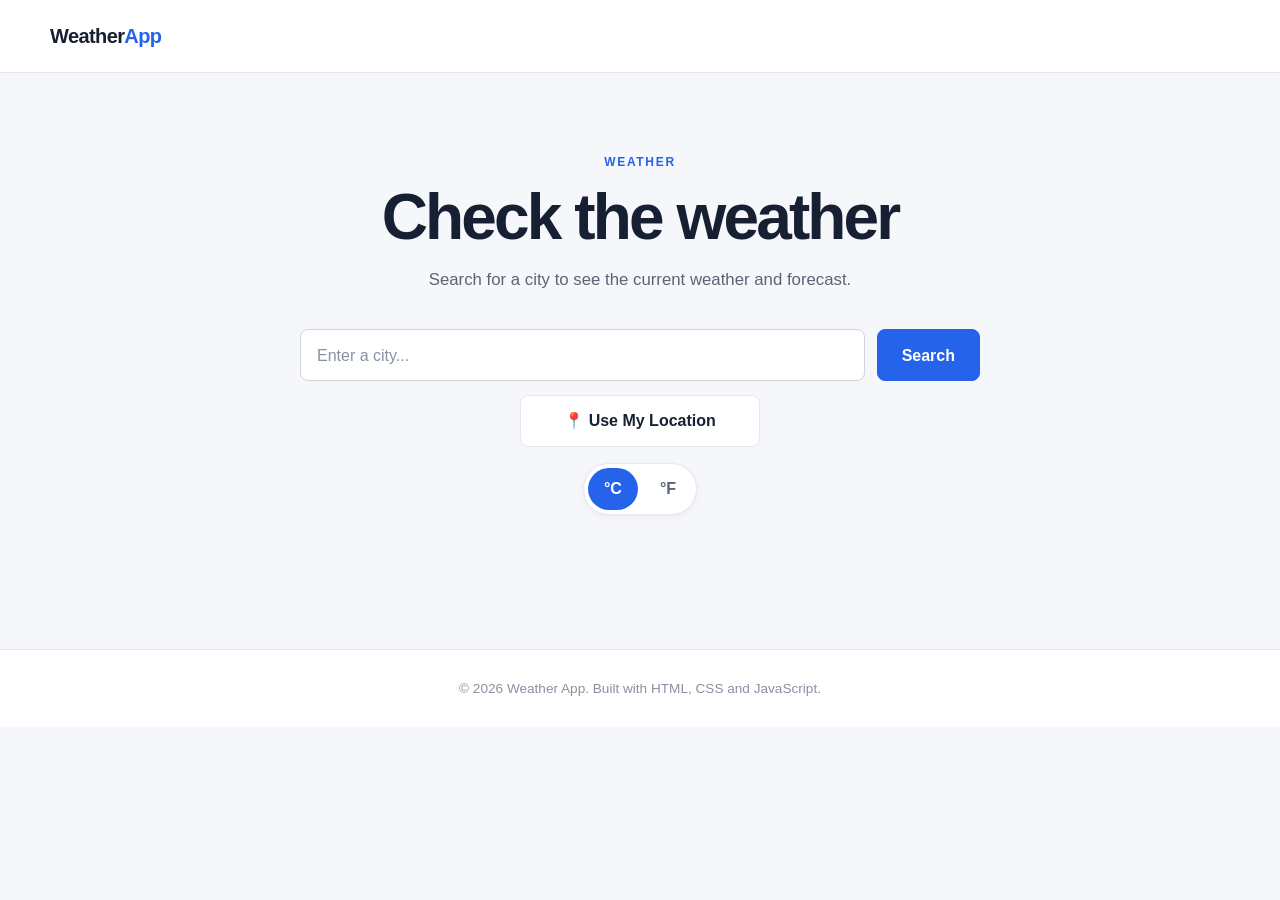
==== index.html @ dd59b544 "feat: add temperature unit toggle" ====
<!DOCTYPE html>
<html lang="en">
<head>
    <meta charset="UTF-8">
    <meta name="viewport" content="width=device-width, initial-scale=1.0">
    <meta name="description" content="A clean and responsive weather application built with HTML, CSS and JavaScript.">
    <meta name="theme-color" content="#2563eb">
    <title>Weather App</title>
    <link rel="stylesheet" href="style.css">
    <style>
        .unit-toggle { display:flex; justify-content:center; gap:6px; margin:16px auto 0; padding:4px; width:max-content; border:1px solid var(--border); border-radius:999px; background:var(--surface); box-shadow:var(--shadow-sm); }
        .unit-button { border:0; border-radius:999px; padding:8px 16px; background:transparent; color:var(--text-secondary); font-weight:700; cursor:pointer; transition:background var(--transition), color var(--transition); }
        .unit-button.active { background:var(--primary); color:#fff; }
        .unit-button:focus-visible { outline:3px solid rgba(37,99,235,.25); outline-offset:2px; }
    </style>
    <script src="script.js" defer></script>
</head>
<body>
<header class="site-header">
    <div class="container header-container">
        <a href="#" class="logo" aria-label="Weather App home">Weather<span>App</span></a>
    </div>
</header>
<main>
<section class="weather-section">
<div class="container">
    <div class="weather-header">
        <p class="section-eyebrow">WEATHER</p>
        <h1>Check the weather</h1>
        <p class="section-description">Search for a city to see the current weather and forecast.</p>
    </div>
    <form class="search-form" id="weather-form" novalidate>
        <div class="search-input-wrapper">
            <label for="city-input" class="visually-hidden">Enter city name</label>
            <input type="text" id="city-input" name="city" placeholder="Enter a city..." autocomplete="off" required>
        </div>
        <button type="submit" class="search-button" id="search-button">Search</button>
    </form>
    <button type="button" class="location-button" id="location-button">📍 Use My Location</button>
    <div class="unit-toggle" role="group" aria-label="Temperature unit">
        <button type="button" class="unit-button active" id="celsius-button" data-unit="celsius" aria-pressed="true">°C</button>
        <button type="button" class="unit-button" id="fahrenheit-button" data-unit="fahrenheit" aria-pressed="false">°F</button>
    </div>
    <p class="form-error" id="search-error" role="alert" aria-live="polite"></p>
    <div class="loading-state" id="loading-state" aria-live="polite" hidden>
        <div class="loading-spinner" aria-hidden="true"></div>
        <p>Loading weather data...</p>
    </div>
    <div class="weather-error" id="weather-error" role="alert" hidden>
        <h2>Unable to get weather data</h2>
        <p id="weather-error-message">Something went wrong. Please try again.</p>
    </div>
    <div class="weather-content" id="weather-content" hidden>
        <article class="current-weather">
            <div class="weather-location">
                <p class="weather-label">CURRENT WEATHER</p>
                <h2 id="city-name">Oslo</h2>
                <p id="weather-date">Today</p>
            </div>
            <div class="weather-main">
                <div class="weather-icon-container">
                    <span id="weather-icon" class="weather-icon" role="img" aria-label="Weather condition"></span>
                </div>
                <div class="temperature-container">
                    <p class="temperature" id="temperature">--</p>
                    <p class="weather-condition" id="weather-condition">--</p>
                </div>
            </div>
            <div class="weather-details">
                <div class="weather-detail"><span class="detail-label">Feels like</span><strong id="feels-like">--</strong></div>
                <div class="weather-detail"><span class="detail-label">Humidity</span><strong id="humidity">--</strong></div>
                <div class="weather-detail"><span class="detail-label">Wind</span><strong id="wind-speed">--</strong></div>
            </div>
        </article>
        <section class="forecast-section">
            <div class="forecast-header">
                <div><p class="weather-label">FORECAST</p><h2>Upcoming weather</h2></div>
            </div>
            <div class="forecast-grid" id="forecast-grid"></div>
        </section>
    </div>
</div>
</section>
</main>
<footer class="site-footer"><div class="container"><p>&copy; <span id="year"></span> Weather App. Built with HTML, CSS and JavaScript.</p></div></footer>
</body>
</html>
---- style.css ----
/* =========================================================
   RESET
========================================================= */

*,
*::before,
*::after {
    box-sizing: border-box;
    margin: 0;
    padding: 0;
}


/* =========================================================
   BASE
========================================================= */

html {
    scroll-behavior: smooth;
}

body {
    min-height: 100vh;

    font-family:
        Inter,
        -apple-system,
        BlinkMacSystemFont,
        "Segoe UI",
        Roboto,
        Helvetica,
        Arial,
        sans-serif;

    line-height: 1.6;

    color: #172033;
    background: #f5f7fb;

    -webkit-font-smoothing: antialiased;
}


/* =========================================================
   VARIABLES
========================================================= */

:root {
    --primary: #2563eb;
    --primary-dark: #1d4ed8;
    --primary-light: #eff6ff;

    --text-primary: #172033;
    --text-secondary: #5b6475;
    --text-muted: #8991a1;

    --background: #f5f7fb;
    --surface: #ffffff;
    --surface-secondary: #f8fafc;

    --border: #e5e7eb;
    --border-dark: #d1d5db;

    --danger: #dc2626;
    --danger-light: #fef2f2;

    --success: #16a34a;

    --shadow-sm:
        0 2px 8px rgba(15, 23, 42, 0.05);

    --shadow-md:
        0 10px 30px rgba(15, 23, 42, 0.08);

    --shadow-lg:
        0 20px 50px rgba(15, 23, 42, 0.12);

    --radius-sm: 8px;
    --radius-md: 14px;
    --radius-lg: 20px;

    --container-width: 1180px;

    --transition: 180ms ease;
}


/* =========================================================
   ELEMENTS
========================================================= */

img {
    display: block;
    max-width: 100%;
}

button,
input {
    font: inherit;
}

button {
    cursor: pointer;
}

button:disabled {
    cursor: not-allowed;
}

a {
    color: inherit;
    text-decoration: none;
}


/* =========================================================
   HIDDEN
========================================================= */

[hidden] {
    display: none !important;
}


/* =========================================================
   ACCESSIBILITY
========================================================= */

.visually-hidden {
    position: absolute;

    width: 1px;
    height: 1px;

    padding: 0;
    margin: -1px;

    overflow: hidden;
    clip: rect(0, 0, 0, 0);

    white-space: nowrap;

    border: 0;
}


/* =========================================================
   CONTAINER
========================================================= */

.container {
    width: min(
        calc(100% - 40px),
        var(--container-width)
    );

    margin-inline: auto;
}


/* =========================================================
   HEADER
========================================================= */

.site-header {
    position: sticky;
    top: 0;
    z-index: 100;

    background: rgba(255, 255, 255, 0.92);

    border-bottom: 1px solid var(--border);

    backdrop-filter: blur(12px);
}

.header-container {
    min-height: 72px;

    display: flex;
    align-items: center;
}

.logo {
    font-size: 1.25rem;
    font-weight: 800;
    letter-spacing: -0.03em;
}

.logo span {
    color: var(--primary);
}


/* =========================================================
   WEATHER SECTION
========================================================= */

.weather-section {
    padding: 80px 0 100px;
}


/* =========================================================
   WEATHER HEADER
========================================================= */

.weather-header {
    max-width: 700px;
    margin: 0 auto 36px;

    text-align: center;
}

.section-eyebrow {
    margin-bottom: 10px;

    color: var(--primary);

    font-size: 0.75rem;
    font-weight: 800;

    letter-spacing: 0.14em;
}

.weather-header h1 {
    margin-bottom: 14px;

    font-size: clamp(
        2.2rem,
        5vw,
        4rem
    );

    line-height: 1.1;
    letter-spacing: -0.045em;
}

.section-description {
    color: var(--text-secondary);

    font-size: 1.05rem;
}


/* =========================================================
   SEARCH FORM
========================================================= */

.search-form {
    display: flex;
    gap: 12px;

    max-width: 680px;

    margin: 0 auto;
}

.search-input-wrapper {
    flex: 1;
}

.search-form input {
    width: 100%;

    min-height: 52px;

    padding: 0 16px;

    border: 1px solid var(--border-dark);
    border-radius: var(--radius-sm);

    background: var(--surface);

    color: var(--text-primary);

    outline: none;

    transition:
        border-color var(--transition),
        box-shadow var(--transition);
}

.search-form input::placeholder {
    color: var(--text-muted);
}

.search-form input:focus {
    border-color: var(--primary);

    box-shadow:
        0 0 0 4px
        rgba(37, 99, 235, 0.1);
}


/* =========================================================
   SEARCH BUTTON
========================================================= */

.search-button {
    min-height: 52px;

    padding: 0 24px;

    border: 1px solid var(--primary);
    border-radius: var(--radius-sm);

    background: var(--primary);
    color: #ffffff;

    font-weight: 700;

    transition:
        background var(--transition),
        border-color var(--transition),
        transform var(--transition);
}

.search-button:hover:not(:disabled) {
    background: var(--primary-dark);
    border-color: var(--primary-dark);
}

.search-button:active:not(:disabled) {
    transform: translateY(1px);
}


/* =========================================================
   LOCATION BUTTON
========================================================= */

.location-button {
    display: block;

    width: 100%;
    max-width: 240px;

    margin: 14px auto 0;

    padding: 12px 18px;

    border: 1px solid var(--border);
    border-radius: var(--radius-sm);

    background: var(--surface);
    color: var(--text-primary);

    font-weight: 600;

    transition:
        background var(--transition),
        border-color var(--transition),
        color var(--transition),
        transform var(--transition);
}

.location-button:hover:not(:disabled) {
    background: var(--primary-light);

    border-color: var(--primary);

    color: var(--primary);
}

.location-button:active:not(:disabled) {
    transform: translateY(1px);
}

.location-button:disabled {
    opacity: 0.6;
}

.location-button:focus-visible,
.search-button:focus-visible {
    outline: 3px solid
        rgba(37, 99, 235, 0.25);

    outline-offset: 3px;
}


/* =========================================================
   SEARCH ERROR
========================================================= */

.form-error {
    min-height: 24px;

    max-width: 680px;

    margin: 10px auto 0;

    color: var(--danger);

    font-size: 0.9rem;
}


/* =========================================================
   LOADING STATE
========================================================= */

.loading-state {
    display: flex;

    flex-direction: column;

    align-items: center;
    justify-content: center;

    gap: 14px;

    padding: 60px 20px;

    color: var(--text-secondary);
}

.loading-spinner {
    width: 38px;
    height: 38px;

    border: 4px solid var(--border);

    border-top-color: var(--primary);

    border-radius: 50%;

    animation:
        weather-spin 0.8s linear infinite;
}

@keyframes weather-spin {
    to {
        transform: rotate(360deg);
    }
}


/* =========================================================
   WEATHER ERROR
========================================================= */

.weather-error {
    max-width: 680px;

    margin: 30px auto 0;

    padding: 24px;

    border: 1px solid #fecaca;
    border-radius: var(--radius-md);

    background: var(--danger-light);

    color: var(--danger);

    text-align: center;
}

.weather-error h2 {
    margin-bottom: 6px;

    font-size: 1.1rem;
}

.weather-error p {
    color: #991b1b;
}


/* =========================================================
   WEATHER CONTENT
========================================================= */

.weather-content {
    max-width: 980px;

    margin: 42px auto 0;
}


/* =========================================================
   CURRENT WEATHER
========================================================= */

.current-weather {
    padding: 34px;

    border: 1px solid var(--border);
    border-radius: var(--radius-lg);

    background: var(--surface);

    box-shadow: var(--shadow-md);
}

.weather-location {
    margin-bottom: 30px;
}

.weather-label {
    margin-bottom: 7px;

    color: var(--primary);

    font-size: 0.72rem;
    font-weight: 800;

    letter-spacing: 0.12em;
}

.weather-location h2 {
    margin-bottom: 4px;

    font-size: clamp(
        1.7rem,
        4vw,
        2.5rem
    );

    line-height: 1.15;

    letter-spacing: -0.035em;
}

.weather-location p:last-child {
    color: var(--text-secondary);
}


/* =========================================================
   CURRENT WEATHER MAIN
========================================================= */

.weather-main {
    display: flex;

    align-items: center;

    gap: 30px;

    padding: 10px 0 34px;

    border-bottom: 1px solid var(--border);
}

.weather-icon-container {
    display: flex;

    align-items: center;
    justify-content: center;

    width: 130px;
    height: 130px;

    flex-shrink: 0;

    border-radius: 50%;

    background: var(--primary-light);
}

.weather-icon {
    display: block;

    font-size: 5rem;

    line-height: 1;

    text-align: center;

    min-width: 100px;
}

.temperature {
    margin-bottom: 4px;

    font-size: clamp(
        3.5rem,
        9vw,
        6rem
    );

    font-weight: 800;

    line-height: 1;

    letter-spacing: -0.06em;
}

.weather-condition {
    color: var(--text-secondary);

    font-size: 1.1rem;
    font-weight: 600;
}


/* =========================================================
   WEATHER DETAILS
========================================================= */

.weather-details {
    display: grid;

    grid-template-columns:
        repeat(3, 1fr);

    gap: 1px;

    margin-top: 28px;

    overflow: hidden;

    border: 1px solid var(--border);

    border-radius: var(--radius-md);

    background: var(--border);
}

.weather-detail {
    display: flex;

    flex-direction: column;

    gap: 4px;

    padding: 20px;

    background: var(--surface);

    text-align: center;
}

.detail-label {
    color: var(--text-muted);

    font-size: 0.82rem;
}

.weather-detail strong {
    color: var(--text-primary);

    font-size: 1.15rem;
}


/* =========================================================
   FORECAST SECTION
========================================================= */

.forecast-section {
    margin-top: 50px;
}

.forecast-header {
    margin-bottom: 20px;
}

.forecast-header h2 {
    font-size: 1.7rem;

    letter-spacing: -0.025em;
}


/* =========================================================
   FORECAST GRID
========================================================= */

.forecast-grid {
    display: grid;

    grid-template-columns:
        repeat(5, 1fr);

    gap: 14px;
}


/* =========================================================
   FORECAST CARD
========================================================= */

.forecast-card {
    padding: 22px 14px;

    border: 1px solid var(--border);

    border-radius: var(--radius-md);

    background: var(--surface);

    box-shadow: var(--shadow-sm);

    text-align: center;

    transition:
        transform var(--transition),
        box-shadow var(--transition);
}

.forecast-card:hover {
    transform: translateY(-3px);

    box-shadow: var(--shadow-md);
}

.forecast-day {
    margin-bottom: 14px;

    color: var(--text-secondary);

    font-size: 0.9rem;
    font-weight: 700;
}

.forecast-icon {
    display: block;

    margin-bottom: 14px;

    font-size: 2.5rem;

    line-height: 1;
}

.forecast-temperature {
    margin-bottom: 5px;

    font-weight: 800;
}

.forecast-condition {
    color: var(--text-muted);

    font-size: 0.78rem;

    line-height: 1.35;
}


/* =========================================================
   FOOTER
========================================================= */

.site-footer {
    padding: 28px 0;

    border-top: 1px solid var(--border);

    background: var(--surface);

    color: var(--text-muted);

    font-size: 0.85rem;

    text-align: center;
}


/* =========================================================
   RESPONSIVE — TABLET
========================================================= */

@media (max-width: 900px) {

    .weather-section {
        padding: 65px 0 80px;
    }

    .forecast-grid {
        grid-template-columns:
            repeat(3, 1fr);
    }
}


/* =========================================================
   RESPONSIVE — MOBILE
========================================================= */

@media (max-width: 640px) {

    .container {
        width: min(
            calc(100% - 28px),
            var(--container-width)
        );
    }

    .weather-section {
        padding: 50px 0 65px;
    }

    .weather-header {
        margin-bottom: 28px;
    }

    .search-form {
        flex-direction: column;
    }

    .search-button {
        width: 100%;
    }

    .location-button {
        max-width: none;
    }

    .current-weather {
        padding: 24px;
    }

    .weather-main {
        gap: 20px;
    }

    .weather-icon-container {
        width: 100px;
        height: 100px;
    }

    .weather-icon {
        font-size: 4rem;
        min-width: auto;
    }

    .weather-details {
        grid-template-columns: 1fr;
    }

    .forecast-grid {
        grid-template-columns:
            repeat(2, 1fr);
    }
}


/* =========================================================
   RESPONSIVE — SMALL MOBILE
========================================================= */

@media (max-width: 400px) {

    .weather-main {
        flex-direction: column;

        align-items: flex-start;
    }

    .temperature {
        font-size: 3.5rem;
    }

    .forecast-grid {
        grid-template-columns: 1fr;
    }

    .forecast-card {
        display: grid;

        grid-template-columns:
            1fr auto;

        align-items: center;

        gap: 8px;

        text-align: left;
    }

    .forecast-day {
        margin: 0;
    }

    .forecast-icon {
        grid-column: 2;
        grid-row: 1 / 4;

        margin: 0;

        font-size: 2.2rem;
    }

    .forecast-temperature {
        margin: 0;
    }

    .forecast-condition {
        margin: 0;
    }
}


/* =========================================================
   REDUCED MOTION
========================================================= */

@media (prefers-reduced-motion: reduce) {

    html {
        scroll-behavior: auto;
    }

    *,
    *::before,
    *::after {
        animation-duration: 0.01ms !important;
        animation-iteration-count: 1 !important;
        transition-duration: 0.01ms !important;
    }
}
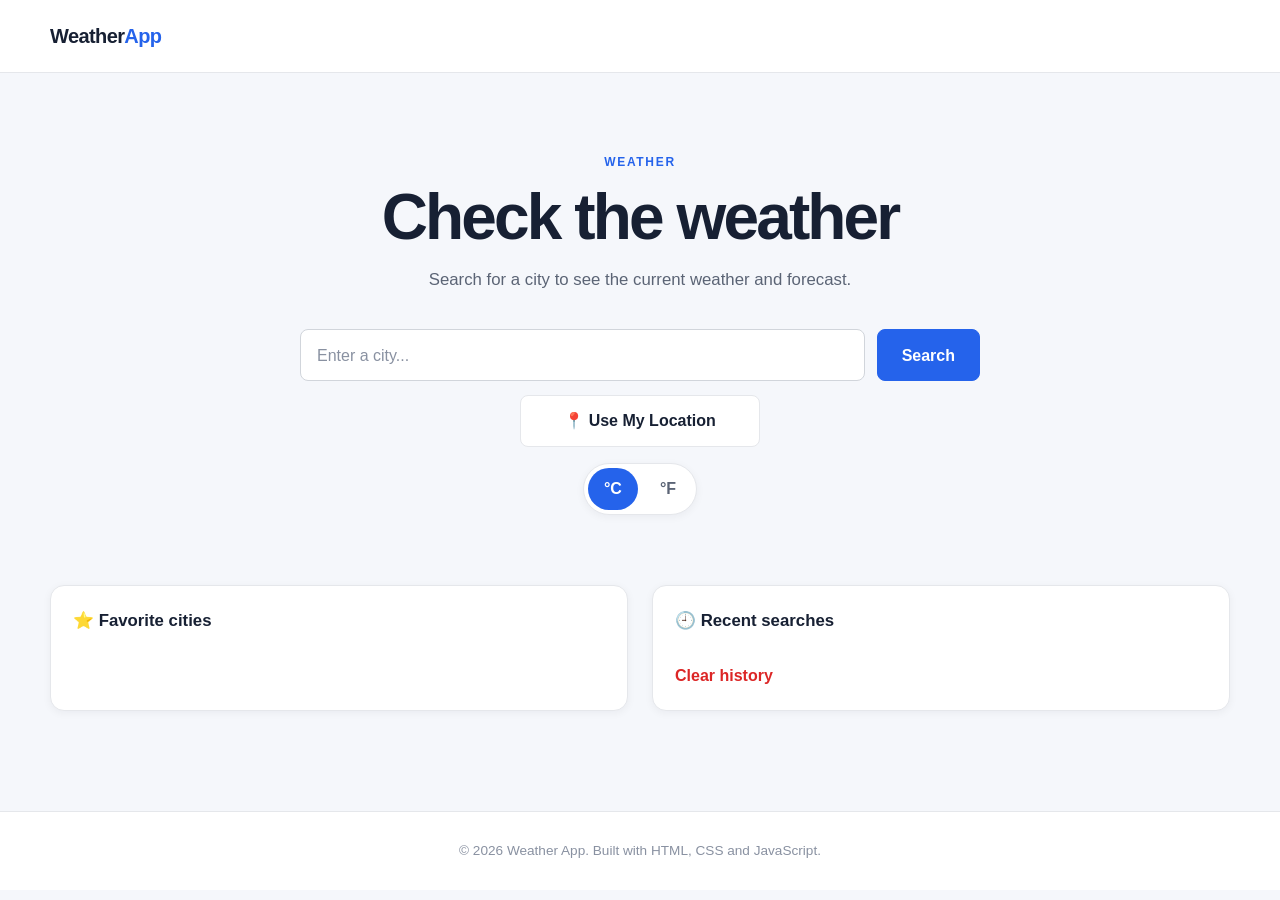
==== commit 476e71be: "feat: add favorites and search history" ====
--- a/index.html
+++ b/index.html
@@ -8,80 +8,22 @@
     <title>Weather App</title>
     <link rel="stylesheet" href="style.css">
     <style>
-        .unit-toggle { display:flex; justify-content:center; gap:6px; margin:16px auto 0; padding:4px; width:max-content; border:1px solid var(--border); border-radius:999px; background:var(--surface); box-shadow:var(--shadow-sm); }
-        .unit-button { border:0; border-radius:999px; padding:8px 16px; background:transparent; color:var(--text-secondary); font-weight:700; cursor:pointer; transition:background var(--transition), color var(--transition); }
-        .unit-button.active { background:var(--primary); color:#fff; }
-        .unit-button:focus-visible { outline:3px solid rgba(37,99,235,.25); outline-offset:2px; }
+        .unit-toggle,.weather-tools{display:flex;justify-content:center;gap:6px}.unit-toggle{margin:16px auto 0;padding:4px;width:max-content;border:1px solid var(--border);border-radius:999px;background:var(--surface);box-shadow:var(--shadow-sm)}.unit-button,.favorite-button,.history-item{border:0;font:inherit;cursor:pointer}.unit-button{border-radius:999px;padding:8px 16px;background:transparent;color:var(--text-secondary);font-weight:700}.unit-button.active{background:var(--primary);color:#fff}.weather-tools{justify-content:space-between;align-items:center;margin-top:30px;gap:24px}.favorite-button{padding:10px 16px;border:1px solid var(--border);border-radius:var(--radius-sm);background:var(--surface);color:var(--text-primary);font-weight:700}.favorite-button.active{color:var(--primary);background:var(--primary-light);border-color:var(--primary)}.saved-cities{display:grid;grid-template-columns:1fr 1fr;gap:24px;margin-top:36px}.saved-panel{padding:22px;border:1px solid var(--border);border-radius:var(--radius-md);background:var(--surface);box-shadow:var(--shadow-sm)}.saved-panel h2{font-size:1.05rem;margin-bottom:14px}.saved-list{display:flex;flex-wrap:wrap;gap:8px;list-style:none}.history-item{display:flex;align-items:center;gap:6px;padding:8px 11px;border:1px solid var(--border);border-radius:999px;background:var(--surface-secondary);color:var(--text-primary)}.history-item:hover{border-color:var(--primary);color:var(--primary)}.empty-list{color:var(--text-muted);font-size:.9rem}.clear-history{margin-top:14px;border:0;background:none;color:var(--danger);font-weight:700;cursor:pointer}.unit-button:focus-visible,.favorite-button:focus-visible,.history-item:focus-visible,.clear-history:focus-visible{outline:3px solid rgba(37,99,235,.25);outline-offset:3px}@media(max-width:640px){.saved-cities{grid-template-columns:1fr}.weather-tools{align-items:stretch;flex-direction:column;gap:12px}.favorite-button{width:100%}}
     </style>
     <script src="script.js" defer></script>
 </head>
 <body>
-<header class="site-header">
-    <div class="container header-container">
-        <a href="#" class="logo" aria-label="Weather App home">Weather<span>App</span></a>
-    </div>
-</header>
-<main>
-<section class="weather-section">
-<div class="container">
-    <div class="weather-header">
-        <p class="section-eyebrow">WEATHER</p>
-        <h1>Check the weather</h1>
-        <p class="section-description">Search for a city to see the current weather and forecast.</p>
-    </div>
-    <form class="search-form" id="weather-form" novalidate>
-        <div class="search-input-wrapper">
-            <label for="city-input" class="visually-hidden">Enter city name</label>
-            <input type="text" id="city-input" name="city" placeholder="Enter a city..." autocomplete="off" required>
-        </div>
-        <button type="submit" class="search-button" id="search-button">Search</button>
-    </form>
+<header class="site-header"><div class="container header-container"><a href="#" class="logo" aria-label="Weather App home">Weather<span>App</span></a></div></header>
+<main><section class="weather-section"><div class="container">
+    <div class="weather-header"><p class="section-eyebrow">WEATHER</p><h1>Check the weather</h1><p class="section-description">Search for a city to see the current weather and forecast.</p></div>
+    <form class="search-form" id="weather-form" novalidate><div class="search-input-wrapper"><label for="city-input" class="visually-hidden">Enter city name</label><input type="text" id="city-input" name="city" placeholder="Enter a city..." autocomplete="off" required></div><button type="submit" class="search-button" id="search-button">Search</button></form>
     <button type="button" class="location-button" id="location-button">📍 Use My Location</button>
-    <div class="unit-toggle" role="group" aria-label="Temperature unit">
-        <button type="button" class="unit-button active" id="celsius-button" data-unit="celsius" aria-pressed="true">°C</button>
-        <button type="button" class="unit-button" id="fahrenheit-button" data-unit="fahrenheit" aria-pressed="false">°F</button>
-    </div>
+    <div class="unit-toggle" role="group" aria-label="Temperature unit"><button type="button" class="unit-button active" id="celsius-button" data-unit="celsius" aria-pressed="true">°C</button><button type="button" class="unit-button" id="fahrenheit-button" data-unit="fahrenheit" aria-pressed="false">°F</button></div>
     <p class="form-error" id="search-error" role="alert" aria-live="polite"></p>
-    <div class="loading-state" id="loading-state" aria-live="polite" hidden>
-        <div class="loading-spinner" aria-hidden="true"></div>
-        <p>Loading weather data...</p>
-    </div>
-    <div class="weather-error" id="weather-error" role="alert" hidden>
-        <h2>Unable to get weather data</h2>
-        <p id="weather-error-message">Something went wrong. Please try again.</p>
-    </div>
-    <div class="weather-content" id="weather-content" hidden>
-        <article class="current-weather">
-            <div class="weather-location">
-                <p class="weather-label">CURRENT WEATHER</p>
-                <h2 id="city-name">Oslo</h2>
-                <p id="weather-date">Today</p>
-            </div>
-            <div class="weather-main">
-                <div class="weather-icon-container">
-                    <span id="weather-icon" class="weather-icon" role="img" aria-label="Weather condition"></span>
-                </div>
-                <div class="temperature-container">
-                    <p class="temperature" id="temperature">--</p>
-                    <p class="weather-condition" id="weather-condition">--</p>
-                </div>
-            </div>
-            <div class="weather-details">
-                <div class="weather-detail"><span class="detail-label">Feels like</span><strong id="feels-like">--</strong></div>
-                <div class="weather-detail"><span class="detail-label">Humidity</span><strong id="humidity">--</strong></div>
-                <div class="weather-detail"><span class="detail-label">Wind</span><strong id="wind-speed">--</strong></div>
-            </div>
-        </article>
-        <section class="forecast-section">
-            <div class="forecast-header">
-                <div><p class="weather-label">FORECAST</p><h2>Upcoming weather</h2></div>
-            </div>
-            <div class="forecast-grid" id="forecast-grid"></div>
-        </section>
-    </div>
-</div>
-</section>
-</main>
+    <div class="saved-cities"><section class="saved-panel" aria-labelledby="favorites-title"><h2 id="favorites-title">⭐ Favorite cities</h2><ul class="saved-list" id="favorites-list"></ul></section><section class="saved-panel" aria-labelledby="history-title"><h2 id="history-title">🕘 Recent searches</h2><ul class="saved-list" id="history-list"></ul><button type="button" class="clear-history" id="clear-history">Clear history</button></section></div>
+    <div class="loading-state" id="loading-state" aria-live="polite" hidden><div class="loading-spinner" aria-hidden="true"></div><p>Loading weather data...</p></div>
+    <div class="weather-error" id="weather-error" role="alert" hidden><h2>Unable to get weather data</h2><p id="weather-error-message">Something went wrong. Please try again.</p></div>
+    <div class="weather-content" id="weather-content" hidden><article class="current-weather"><div class="weather-location"><p class="weather-label">CURRENT WEATHER</p><h2 id="city-name">Oslo</h2><p id="weather-date">Today</p></div><div class="weather-main"><div class="weather-icon-container"><span id="weather-icon" class="weather-icon" role="img" aria-label="Weather condition"></span></div><div class="temperature-container"><p class="temperature" id="temperature">--</p><p class="weather-condition" id="weather-condition">--</p></div></div><div class="weather-tools"><button type="button" class="favorite-button" id="favorite-button" aria-pressed="false">☆ Add to favorites</button></div><div class="weather-details"><div class="weather-detail"><span class="detail-label">Feels like</span><strong id="feels-like">--</strong></div><div class="weather-detail"><span class="detail-label">Humidity</span><strong id="humidity">--</strong></div><div class="weather-detail"><span class="detail-label">Wind</span><strong id="wind-speed">--</strong></div></div></article><section class="forecast-section"><div class="forecast-header"><div><p class="weather-label">FORECAST</p><h2>Upcoming weather</h2></div></div><div class="forecast-grid" id="forecast-grid"></div></section></div>
+</div></section></main>
 <footer class="site-footer"><div class="container"><p>&copy; <span id="year"></span> Weather App. Built with HTML, CSS and JavaScript.</p></div></footer>
-</body>
-</html>
+</body></html>
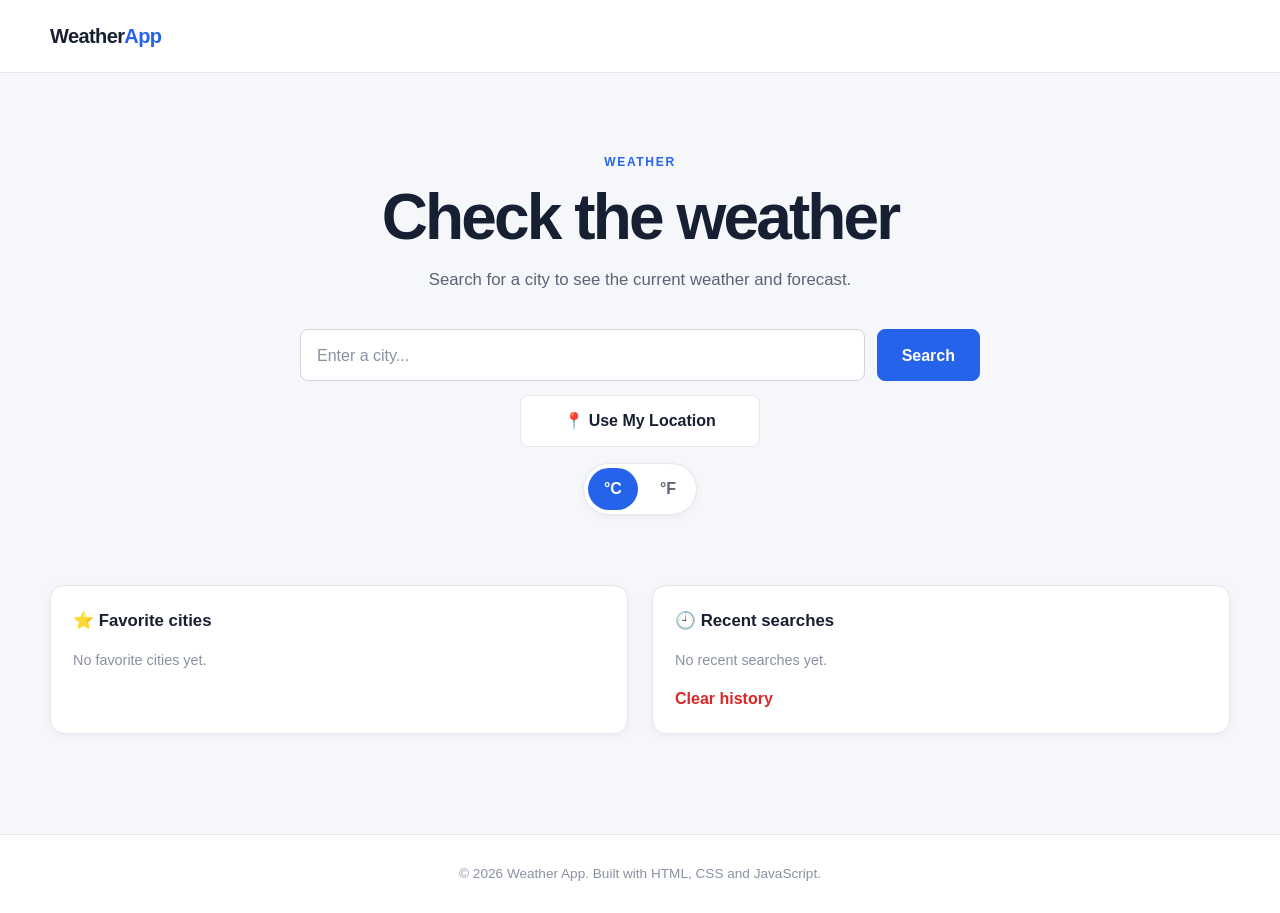
==== commit 8b908711: "feat: add detailed weather dashboard" ====
--- a/index.html
+++ b/index.html
@@ -8,7 +8,7 @@
     <title>Weather App</title>
     <link rel="stylesheet" href="style.css">
     <style>
-        .unit-toggle,.weather-tools{display:flex;justify-content:center;gap:6px}.unit-toggle{margin:16px auto 0;padding:4px;width:max-content;border:1px solid var(--border);border-radius:999px;background:var(--surface);box-shadow:var(--shadow-sm)}.unit-button,.favorite-button,.history-item{border:0;font:inherit;cursor:pointer}.unit-button{border-radius:999px;padding:8px 16px;background:transparent;color:var(--text-secondary);font-weight:700}.unit-button.active{background:var(--primary);color:#fff}.weather-tools{justify-content:space-between;align-items:center;margin-top:30px;gap:24px}.favorite-button{padding:10px 16px;border:1px solid var(--border);border-radius:var(--radius-sm);background:var(--surface);color:var(--text-primary);font-weight:700}.favorite-button.active{color:var(--primary);background:var(--primary-light);border-color:var(--primary)}.saved-cities{display:grid;grid-template-columns:1fr 1fr;gap:24px;margin-top:36px}.saved-panel{padding:22px;border:1px solid var(--border);border-radius:var(--radius-md);background:var(--surface);box-shadow:var(--shadow-sm)}.saved-panel h2{font-size:1.05rem;margin-bottom:14px}.saved-list{display:flex;flex-wrap:wrap;gap:8px;list-style:none}.history-item{display:flex;align-items:center;gap:6px;padding:8px 11px;border:1px solid var(--border);border-radius:999px;background:var(--surface-secondary);color:var(--text-primary)}.history-item:hover{border-color:var(--primary);color:var(--primary)}.empty-list{color:var(--text-muted);font-size:.9rem}.clear-history{margin-top:14px;border:0;background:none;color:var(--danger);font-weight:700;cursor:pointer}.unit-button:focus-visible,.favorite-button:focus-visible,.history-item:focus-visible,.clear-history:focus-visible{outline:3px solid rgba(37,99,235,.25);outline-offset:3px}@media(max-width:640px){.saved-cities{grid-template-columns:1fr}.weather-tools{align-items:stretch;flex-direction:column;gap:12px}.favorite-button{width:100%}}
+        .unit-toggle,.weather-tools{display:flex;justify-content:center;gap:6px}.unit-toggle{margin:16px auto 0;padding:4px;width:max-content;border:1px solid var(--border);border-radius:999px;background:var(--surface);box-shadow:var(--shadow-sm)}.unit-button,.favorite-button,.history-item{border:0;font:inherit;cursor:pointer}.unit-button{border-radius:999px;padding:8px 16px;background:transparent;color:var(--text-secondary);font-weight:700}.unit-button.active{background:var(--primary);color:#fff}.weather-tools{justify-content:space-between;align-items:center;margin-top:30px;gap:24px}.favorite-button{padding:10px 16px;border:1px solid var(--border);border-radius:var(--radius-sm);background:var(--surface);color:var(--text-primary);font-weight:700}.favorite-button.active{color:var(--primary);background:var(--primary-light);border-color:var(--primary)}.saved-cities{display:grid;grid-template-columns:1fr 1fr;gap:24px;margin-top:36px}.saved-panel{padding:22px;border:1px solid var(--border);border-radius:var(--radius-md);background:var(--surface);box-shadow:var(--shadow-sm)}.saved-panel h2{font-size:1.05rem;margin-bottom:14px}.saved-list{display:flex;flex-wrap:wrap;gap:8px;list-style:none}.history-item{display:flex;align-items:center;gap:6px;padding:8px 11px;border:1px solid var(--border);border-radius:999px;background:var(--surface-secondary);color:var(--text-primary)}.history-item:hover{border-color:var(--primary);color:var(--primary)}.empty-list{color:var(--text-muted);font-size:.9rem}.clear-history{margin-top:14px;border:0;background:none;color:var(--danger);font-weight:700;cursor:pointer}.weather-details-extended{display:grid;grid-template-columns:repeat(4,minmax(0,1fr));gap:14px;margin-top:16px}.extended-detail{padding:18px;border:1px solid var(--border);border-radius:var(--radius-sm);background:var(--surface-secondary)}.extended-detail .detail-label{display:block;margin-bottom:7px}.extended-detail strong{font-size:1.05rem}.unit-button:focus-visible,.favorite-button:focus-visible,.history-item:focus-visible,.clear-history:focus-visible{outline:3px solid rgba(37,99,235,.25);outline-offset:3px}@media(max-width:800px){.weather-details-extended{grid-template-columns:repeat(2,minmax(0,1fr))}}@media(max-width:640px){.saved-cities{grid-template-columns:1fr}.weather-tools{align-items:stretch;flex-direction:column;gap:12px}.favorite-button{width:100%}.weather-details-extended{grid-template-columns:1fr}}
     </style>
     <script src="script.js" defer></script>
 </head>
@@ -23,7 +23,7 @@
     <div class="saved-cities"><section class="saved-panel" aria-labelledby="favorites-title"><h2 id="favorites-title">⭐ Favorite cities</h2><ul class="saved-list" id="favorites-list"></ul></section><section class="saved-panel" aria-labelledby="history-title"><h2 id="history-title">🕘 Recent searches</h2><ul class="saved-list" id="history-list"></ul><button type="button" class="clear-history" id="clear-history">Clear history</button></section></div>
     <div class="loading-state" id="loading-state" aria-live="polite" hidden><div class="loading-spinner" aria-hidden="true"></div><p>Loading weather data...</p></div>
     <div class="weather-error" id="weather-error" role="alert" hidden><h2>Unable to get weather data</h2><p id="weather-error-message">Something went wrong. Please try again.</p></div>
-    <div class="weather-content" id="weather-content" hidden><article class="current-weather"><div class="weather-location"><p class="weather-label">CURRENT WEATHER</p><h2 id="city-name">Oslo</h2><p id="weather-date">Today</p></div><div class="weather-main"><div class="weather-icon-container"><span id="weather-icon" class="weather-icon" role="img" aria-label="Weather condition"></span></div><div class="temperature-container"><p class="temperature" id="temperature">--</p><p class="weather-condition" id="weather-condition">--</p></div></div><div class="weather-tools"><button type="button" class="favorite-button" id="favorite-button" aria-pressed="false">☆ Add to favorites</button></div><div class="weather-details"><div class="weather-detail"><span class="detail-label">Feels like</span><strong id="feels-like">--</strong></div><div class="weather-detail"><span class="detail-label">Humidity</span><strong id="humidity">--</strong></div><div class="weather-detail"><span class="detail-label">Wind</span><strong id="wind-speed">--</strong></div></div></article><section class="forecast-section"><div class="forecast-header"><div><p class="weather-label">FORECAST</p><h2>Upcoming weather</h2></div></div><div class="forecast-grid" id="forecast-grid"></div></section></div>
+    <div class="weather-content" id="weather-content" hidden><article class="current-weather"><div class="weather-location"><p class="weather-label">CURRENT WEATHER</p><h2 id="city-name">Oslo</h2><p id="weather-date">Today</p></div><div class="weather-main"><div class="weather-icon-container"><span id="weather-icon" class="weather-icon" role="img" aria-label="Weather condition"></span></div><div class="temperature-container"><p class="temperature" id="temperature">--</p><p class="weather-condition" id="weather-condition">--</p></div></div><div class="weather-tools"><button type="button" class="favorite-button" id="favorite-button" aria-pressed="false">☆ Add to favorites</button></div><div class="weather-details"><div class="weather-detail"><span class="detail-label">Feels like</span><strong id="feels-like">--</strong></div><div class="weather-detail"><span class="detail-label">Humidity</span><strong id="humidity">--</strong></div><div class="weather-detail"><span class="detail-label">Wind</span><strong id="wind-speed">--</strong></div></div><section class="weather-details-extended" aria-labelledby="details-title"><h2 id="details-title" class="visually-hidden">Weather details</h2><div class="extended-detail"><span class="detail-label">Precipitation</span><strong id="precipitation">--</strong></div><div class="extended-detail"><span class="detail-label">Rain chance</span><strong id="precipitation-probability">--</strong></div><div class="extended-detail"><span class="detail-label">Visibility</span><strong id="visibility">--</strong></div><div class="extended-detail"><span class="detail-label">Wind direction</span><strong id="wind-direction">--</strong></div><div class="extended-detail"><span class="detail-label">Wind gusts</span><strong id="wind-gusts">--</strong></div><div class="extended-detail"><span class="detail-label">Sunrise</span><strong id="sunrise">--</strong></div><div class="extended-detail"><span class="detail-label">Sunset</span><strong id="sunset">--</strong></div><div class="extended-detail"><span class="detail-label">UV index</span><strong id="uv-index">--</strong></div></section></article><section class="forecast-section"><div class="forecast-header"><div><p class="weather-label">FORECAST</p><h2>Upcoming weather</h2></div></div><div class="forecast-grid" id="forecast-grid"></div></section></div>
 </div></section></main>
 <footer class="site-footer"><div class="container"><p>&copy; <span id="year"></span> Weather App. Built with HTML, CSS and JavaScript.</p></div></footer>
 </body></html>
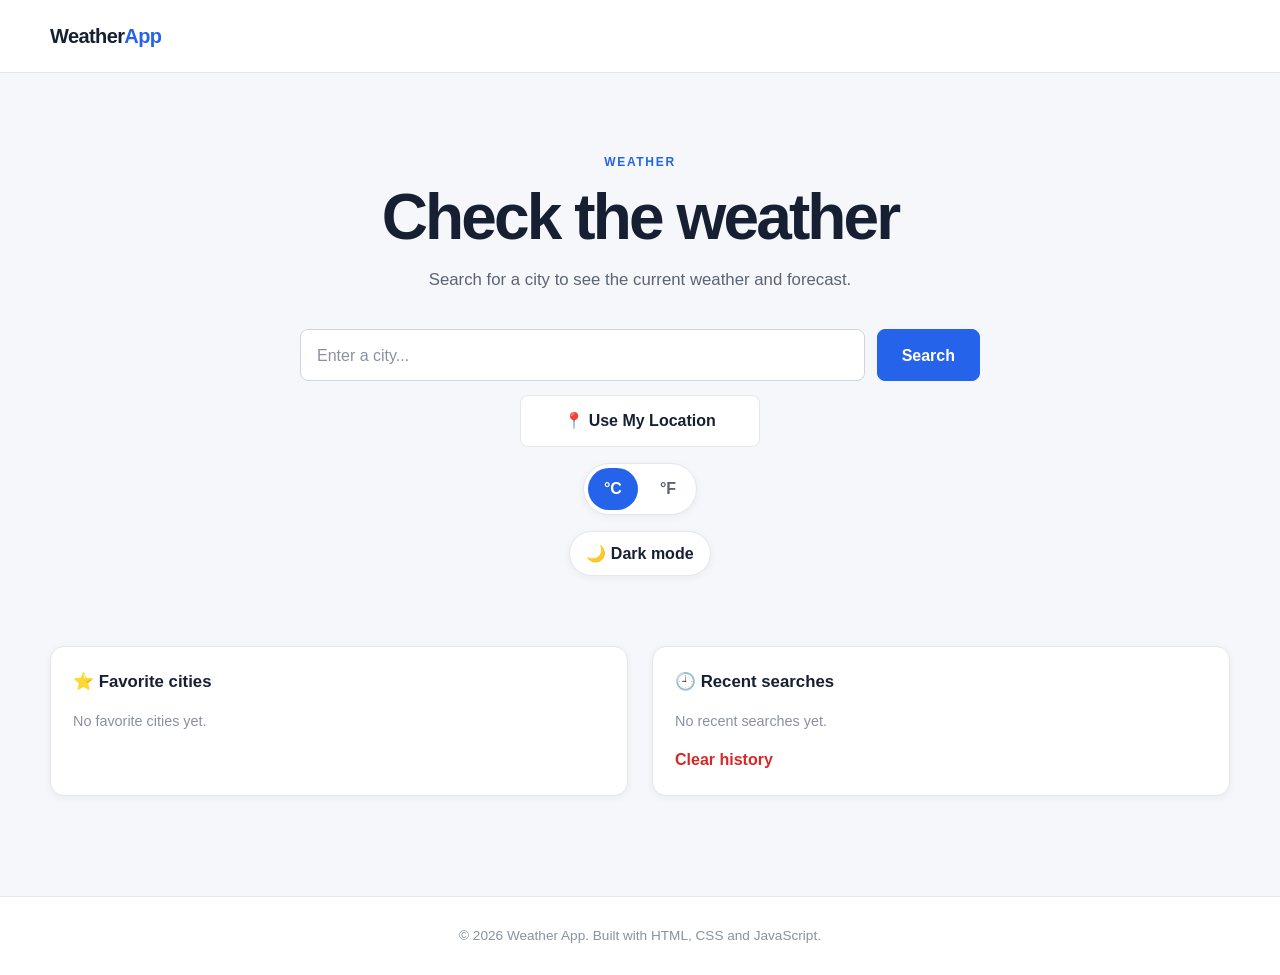
==== commit ff7ba3d1: "feat: add dynamic weather scenes and dark mode" ====
--- a/index.html
+++ b/index.html
@@ -8,17 +8,43 @@
     <title>Weather App</title>
     <link rel="stylesheet" href="style.css">
     <style>
-        .unit-toggle,.weather-tools{display:flex;justify-content:center;gap:6px}.unit-toggle{margin:16px auto 0;padding:4px;width:max-content;border:1px solid var(--border);border-radius:999px;background:var(--surface);box-shadow:var(--shadow-sm)}.unit-button,.favorite-button,.history-item{border:0;font:inherit;cursor:pointer}.unit-button{border-radius:999px;padding:8px 16px;background:transparent;color:var(--text-secondary);font-weight:700}.unit-button.active{background:var(--primary);color:#fff}.weather-tools{justify-content:space-between;align-items:center;margin-top:30px;gap:24px}.favorite-button{padding:10px 16px;border:1px solid var(--border);border-radius:var(--radius-sm);background:var(--surface);color:var(--text-primary);font-weight:700}.favorite-button.active{color:var(--primary);background:var(--primary-light);border-color:var(--primary)}.saved-cities{display:grid;grid-template-columns:1fr 1fr;gap:24px;margin-top:36px}.saved-panel{padding:22px;border:1px solid var(--border);border-radius:var(--radius-md);background:var(--surface);box-shadow:var(--shadow-sm)}.saved-panel h2{font-size:1.05rem;margin-bottom:14px}.saved-list{display:flex;flex-wrap:wrap;gap:8px;list-style:none}.history-item{display:flex;align-items:center;gap:6px;padding:8px 11px;border:1px solid var(--border);border-radius:999px;background:var(--surface-secondary);color:var(--text-primary)}.history-item:hover{border-color:var(--primary);color:var(--primary)}.empty-list{color:var(--text-muted);font-size:.9rem}.clear-history{margin-top:14px;border:0;background:none;color:var(--danger);font-weight:700;cursor:pointer}.weather-details-extended{display:grid;grid-template-columns:repeat(4,minmax(0,1fr));gap:14px;margin-top:16px}.extended-detail{padding:18px;border:1px solid var(--border);border-radius:var(--radius-sm);background:var(--surface-secondary)}.extended-detail .detail-label{display:block;margin-bottom:7px}.extended-detail strong{font-size:1.05rem}.unit-button:focus-visible,.favorite-button:focus-visible,.history-item:focus-visible,.clear-history:focus-visible{outline:3px solid rgba(37,99,235,.25);outline-offset:3px}@media(max-width:800px){.weather-details-extended{grid-template-columns:repeat(2,minmax(0,1fr))}}@media(max-width:640px){.saved-cities{grid-template-columns:1fr}.weather-tools{align-items:stretch;flex-direction:column;gap:12px}.favorite-button{width:100%}.weather-details-extended{grid-template-columns:1fr}}
+        :root{color-scheme:light}
+        body.dark-mode{color-scheme:dark}
+        .theme-toggle{margin:16px auto 0;display:block;padding:9px 16px;border:1px solid var(--border);border-radius:999px;background:var(--surface);color:var(--text-primary);font:inherit;font-weight:700;cursor:pointer;box-shadow:var(--shadow-sm)}
+        .theme-toggle:hover{border-color:var(--primary)}
+        .weather-details-extended{display:grid;grid-template-columns:repeat(4,minmax(0,1fr));gap:14px;margin-top:16px}
+        .extended-detail{padding:18px;border:1px solid var(--border);border-radius:var(--radius-sm);background:var(--surface-secondary)}
+        .extended-detail .detail-label{display:block;margin-bottom:7px}.extended-detail strong{font-size:1.05rem}
+        .unit-toggle,.weather-tools{display:flex;justify-content:center;gap:6px}.unit-toggle{margin:16px auto 0;padding:4px;width:max-content;border:1px solid var(--border);border-radius:999px;background:var(--surface);box-shadow:var(--shadow-sm)}
+        .unit-button,.favorite-button,.history-item{border:0;font:inherit;cursor:pointer}.unit-button{border-radius:999px;padding:8px 16px;background:transparent;color:var(--text-secondary);font-weight:700}.unit-button.active{background:var(--primary);color:#fff}
+        .weather-tools{justify-content:space-between;align-items:center;margin-top:30px;gap:24px}.favorite-button{padding:10px 16px;border:1px solid var(--border);border-radius:var(--radius-sm);background:var(--surface);color:var(--text-primary);font-weight:700}.favorite-button.active{color:var(--primary);background:var(--primary-light);border-color:var(--primary)}
+        .saved-cities{display:grid;grid-template-columns:1fr 1fr;gap:24px;margin-top:36px}.saved-panel{padding:22px;border:1px solid var(--border);border-radius:var(--radius-md);background:var(--surface);box-shadow:var(--shadow-sm)}.saved-panel h2{font-size:1.05rem;margin-bottom:14px}.saved-list{display:flex;flex-wrap:wrap;gap:8px;list-style:none}.history-item{display:flex;align-items:center;gap:6px;padding:8px 11px;border:1px solid var(--border);border-radius:999px;background:var(--surface-secondary);color:var(--text-primary)}.history-item:hover{border-color:var(--primary);color:var(--primary)}.empty-list{color:var(--text-muted);font-size:.9rem}.clear-history{margin-top:14px;border:0;background:none;color:var(--danger);font-weight:700;cursor:pointer}
+        .weather-details-extended,.saved-panel,.current-weather,.forecast-card{transition:background-color .25s ease,border-color .25s ease,box-shadow .25s ease}
+        .weather-scene{transition:background .5s ease}
+        .weather-scene.weather-clear{background:linear-gradient(135deg,#fff7c2 0%,#dff4ff 48%,#b7dcff 100%)}
+        .weather-scene.weather-cloudy{background:linear-gradient(135deg,#e8edf3 0%,#c8d3df 50%,#9eacba 100%)}
+        .weather-scene.weather-fog{background:linear-gradient(135deg,#edf2f3 0%,#cbd5d8 50%,#aab8bd 100%)}
+        .weather-scene.weather-rain{background:linear-gradient(135deg,#dbe7f2 0%,#9fb4c8 50%,#667d91 100%)}
+        .weather-scene.weather-snow{background:linear-gradient(135deg,#f8fbff 0%,#dce9f4 55%,#b8cde0 100%)}
+        .weather-scene.weather-storm{background:linear-gradient(135deg,#c5c9d7 0%,#74788b 48%,#343747 100%)}
+        .weather-scene.weather-night{background:linear-gradient(135deg,#202b4a 0%,#111827 55%,#080b13 100%)}
+        body.dark-mode .weather-scene{filter:saturate(.85) brightness(.82)}
+        body.dark-mode .weather-scene.weather-night{filter:none}
+        body.dark-mode .theme-toggle{background:var(--surface-secondary)}
+        .unit-button:focus-visible,.favorite-button:focus-visible,.history-item:focus-visible,.clear-history:focus-visible,.theme-toggle:focus-visible{outline:3px solid rgba(37,99,235,.25);outline-offset:3px}
+        @media(max-width:800px){.weather-details-extended{grid-template-columns:repeat(2,minmax(0,1fr))}}
+        @media(max-width:640px){.saved-cities{grid-template-columns:1fr}.weather-tools{align-items:stretch;flex-direction:column;gap:12px}.favorite-button{width:100%}.weather-details-extended{grid-template-columns:1fr}}
     </style>
     <script src="script.js" defer></script>
 </head>
 <body>
 <header class="site-header"><div class="container header-container"><a href="#" class="logo" aria-label="Weather App home">Weather<span>App</span></a></div></header>
-<main><section class="weather-section"><div class="container">
+<main><section class="weather-section weather-scene" id="weather-scene"><div class="container">
     <div class="weather-header"><p class="section-eyebrow">WEATHER</p><h1>Check the weather</h1><p class="section-description">Search for a city to see the current weather and forecast.</p></div>
     <form class="search-form" id="weather-form" novalidate><div class="search-input-wrapper"><label for="city-input" class="visually-hidden">Enter city name</label><input type="text" id="city-input" name="city" placeholder="Enter a city..." autocomplete="off" required></div><button type="submit" class="search-button" id="search-button">Search</button></form>
     <button type="button" class="location-button" id="location-button">📍 Use My Location</button>
     <div class="unit-toggle" role="group" aria-label="Temperature unit"><button type="button" class="unit-button active" id="celsius-button" data-unit="celsius" aria-pressed="true">°C</button><button type="button" class="unit-button" id="fahrenheit-button" data-unit="fahrenheit" aria-pressed="false">°F</button></div>
+    <button type="button" class="theme-toggle" id="theme-toggle" aria-pressed="false">🌙 Dark mode</button>
     <p class="form-error" id="search-error" role="alert" aria-live="polite"></p>
     <div class="saved-cities"><section class="saved-panel" aria-labelledby="favorites-title"><h2 id="favorites-title">⭐ Favorite cities</h2><ul class="saved-list" id="favorites-list"></ul></section><section class="saved-panel" aria-labelledby="history-title"><h2 id="history-title">🕘 Recent searches</h2><ul class="saved-list" id="history-list"></ul><button type="button" class="clear-history" id="clear-history">Clear history</button></section></div>
     <div class="loading-state" id="loading-state" aria-live="polite" hidden><div class="loading-spinner" aria-hidden="true"></div><p>Loading weather data...</p></div>
